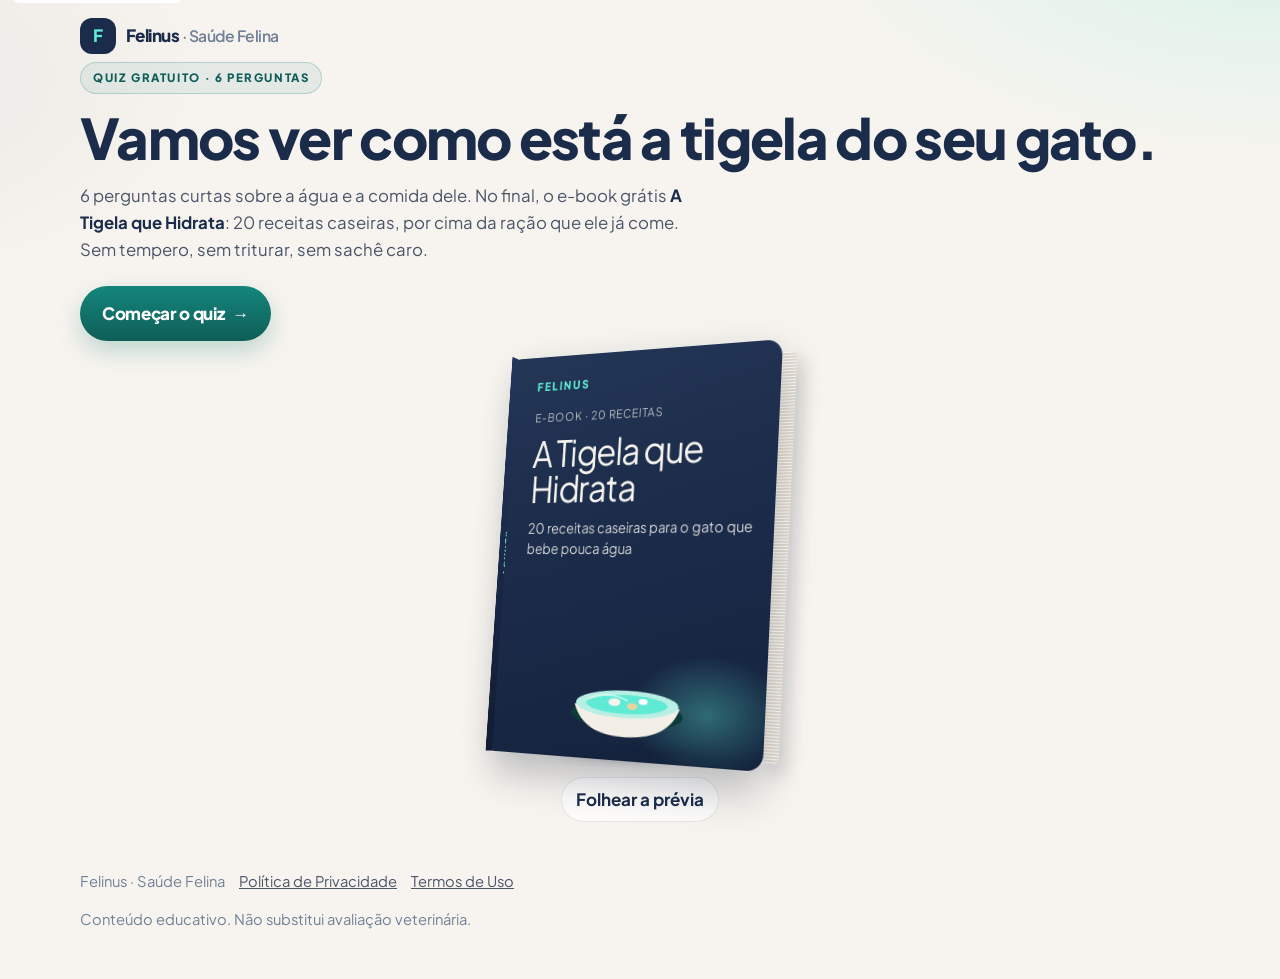
==== quiz.html @ fc6ad555 "Add the Felinus lead-magnet static funnel. Quiz, static capture, and thank-you tripwire pages for Gi" ====
<!DOCTYPE html>
<html lang="pt-BR">
<head>
  <meta charset="utf-8">
  <meta name="viewport" content="width=device-width, initial-scale=1">
  <meta name="theme-color" content="#1B2B4A">
  <title>Quiz · A Tigela que Hidrata | Felinus</title>
  <meta name="description" content="6 perguntas sobre a água e a comida do seu gato. No final, o e-book grátis A Tigela que Hidrata, com 20 receitas caseiras.">
  <link rel="icon" href="favicon.svg" type="image/svg+xml">
  <link rel="preload" href="fonts/plus-jakarta-sans.woff2" as="font" type="font/woff2" crossorigin>
  <link rel="stylesheet" href="css/styles.css">
  <script>document.documentElement.classList.add("js");</script>
  <!--
    Meta Pixel — placeholder. Descomente e troque PIXEL_ID antes de publicar.
    O id também está em js/shared.js (FELINUS_CONFIG.PIXEL_ID).
    Eventos já ligados no JavaScript, quando fbq existir:
    - Lead: no envio do formulário (submitLead)
    - ViewContent + InitiateCheckout: no clique do tripwire
  <script>
    !function(f,b,e,v,n,t,s){if(f.fbq)return;n=f.fbq=function(){n.callMethod?
    n.callMethod.apply(n,arguments):n.queue.push(arguments)};if(!f._fbq)f._fbq=n;
    n.push=n;n.loaded=!0;n.version='2.0';n.queue=[];t=b.createElement(e);t.async=!0;
    t.src=v;s=b.getElementsByTagName(e)[0];s.parentNode.insertBefore(t,s)}(window,
    document,'script','https://connect.facebook.net/en_US/fbevents.js');
    fbq('init', 'PIXEL_ID');
    fbq('track', 'PageView');
  </script>
  <noscript><img height="1" width="1" style="display:none" alt=""
    src="https://www.facebook.com/tr?id=PIXEL_ID&ev=PageView&noscript=1"></noscript>
  -->
</head>
<body>
  <a class="skip" href="#quiz-app">Ir para o conteúdo</a>
  <header class="wrap topbar">
    <p class="brand">
      <span class="brand-mark" aria-hidden="true">F</span>
      <span>Felinus <span class="brand-quiet">· Saúde Felina</span></span>
    </p>
  </header>
  <main id="quiz-app" class="wrap quiz-shell">
    <div class="progress" id="quiz-progress" hidden>
      <div class="progress-top"><span id="progress-label">Pergunta 1 de 6</span></div>
      <div class="progress-track" id="progress-bar" role="progressbar" aria-valuemin="1" aria-valuemax="6" aria-valuenow="1" aria-label="Progresso do quiz">
        <span class="progress-fill" id="progress-fill"></span>
      </div>
    </div>

    <section id="quiz-intro">
      <p class="kicker">Quiz gratuito · 6 perguntas</p>
      <h1>Vamos ver como está a tigela do seu gato.</h1>
      <p class="lede">6 perguntas curtas sobre a água e a comida dele. No final, o e-book grátis <strong>A Tigela que Hidrata</strong>: 20 receitas caseiras, por cima da ração que ele já come. Sem tempero, sem triturar, sem sachê caro.</p>
      <button type="button" class="btn btn-primary btn-inline" id="quiz-start">Começar o quiz <span aria-hidden="true">→</span></button>
      <div class="book-wrap" data-book-preview>
        <div class="book-scene">
          <div class="book" aria-hidden="true">
            <div class="book-spine"><span>Felinus</span></div>
            <div class="book-pages"></div>
            <div class="book-board">
              <div class="book-face cover-face is-on" data-label="Capa">
                <p class="cover-brand">Felinus</p>
                <p class="cover-kicker">E-book · 20 receitas</p>
                <p class="cover-title">A Tigela que Hidrata</p>
                <p class="cover-sub">20 receitas caseiras para o gato que bebe pouca água</p>
                <svg class="bowl-svg" viewBox="0 0 200 110" aria-hidden="true">
                  <ellipse cx="100" cy="78" rx="74" ry="18" fill="#0b3c3a"/>
                  <path d="M30 68c10 26 34 36 70 36s60-10 70-36" fill="#f4efe6"/>
                  <ellipse cx="100" cy="66" rx="68" ry="16" fill="#b7efe4"/>
                  <ellipse cx="100" cy="66" rx="54" ry="11" fill="#5eead4"/>
                  <ellipse cx="84" cy="64" rx="8" ry="4.5" fill="#f7f4ef"/>
                  <ellipse cx="108" cy="68" rx="7" ry="4" fill="#e7d3a1"/>
                  <ellipse cx="122" cy="62" rx="6" ry="3.5" fill="#fff"/>
                  <path d="M48 62c18-8 36-8 54 0" stroke="#fff" stroke-opacity=".55" stroke-width="2" fill="none"/>
                </svg>
              </div>
              <div class="book-face paper" data-label="Regras de ouro">
                <p class="face-kicker">Antes da primeira receita</p>
                <p class="face-title">As 6 regras de ouro</p>
                <p>Zero tempero. Zero sal. Tudo cozido. Comece com 1 colher de chá.</p>
              </div>
              <div class="book-face paper" data-label="Receita 1">
                <p class="face-kicker">Receita 1 · fácil</p>
                <p class="face-title">Caldo Dourado de Coxa de Frango</p>
                <p>A água do cozimento fica. Morna, por cima da ração.</p>
              </div>
              <div class="book-face paper" data-label="Dia 1">
                <p class="face-kicker">Plano de 7 dias</p>
                <p class="face-title">Uma colher. Uma refeição.</p>
                <p>No dia 1, ofereça 1 colher de chá e observe.</p>
              </div>
            </div>
          </div>
        </div>
        <button type="button" class="book-next" aria-label="Folhear a prévia do e-book. Agora: Capa">Folhear a prévia</button>
      </div>
      <noscript>
        <p>O quiz precisa de JavaScript. O mesmo e-book está na <a href="captura.html">página de captura</a>.</p>
      </noscript>
    </section>

    <section id="quiz-questions" hidden></section>

    <section id="quiz-result" hidden>
      <div id="result-copy"></div>
      <ul class="chips" id="result-chips" aria-label="O que você contou"></ul>
      <form id="quiz-form" class="form-card" novalidate>
        <input type="hidden" name="pagina" value="quiz">
        <input type="hidden" name="q_agua" value="">
        <input type="hidden" name="q_racao" value="">
        <input type="hidden" name="q_seletivo" value="">
        <input type="hidden" name="q_idade" value="">
        <input type="hidden" name="q_casa" value="">
        <input type="hidden" name="q_tempo" value="">
        <label class="field">
          <span>Seu primeiro nome</span>
          <input name="nome" type="text" autocomplete="given-name" maxlength="80" placeholder="Como podemos te chamar?" required>
        </label>
        <p class="field-error" id="quiz-err-nome" data-error-for="nome" hidden></p>
        <label class="field">
          <span>Seu melhor e-mail</span>
          <input name="email" type="email" autocomplete="email" inputmode="email" maxlength="120" placeholder="voce@email.com" required>
        </label>
        <p class="field-error" id="quiz-err-email" data-error-for="email" hidden></p>
        <label class="field">
          <span>Nome do seu gato</span>
          <input name="nomeGato" type="text" maxlength="40" placeholder="Opcional" autocomplete="off">
        </label>
        <label class="consent">
          <input name="consent" type="checkbox" value="sim">
          <span>Aceito receber o e-book e conteúdos do Felinus por e-mail. <a href="https://saudefelina.org/privacidade" target="_blank" rel="noopener noreferrer">Política de Privacidade</a></span>
        </label>
        <p class="field-error" id="quiz-err-consent" data-error-for="consent" hidden></p>
        <button class="btn btn-primary" type="submit">Quero as 20 receitas grátis <span aria-hidden="true">→</span></button>
        <p class="micro">Enviamos o e-book para o seu e-mail na hora. Sem spam. Você pode sair da lista com 1 clique.</p>
      </form>
    </section>
  </main>
  <footer class="wrap footer">
    <nav aria-label="Institucional">
      <span>Felinus · Saúde Felina</span>
      <a href="https://saudefelina.org/privacidade" target="_blank" rel="noopener noreferrer">Política de Privacidade</a>
      <a href="https://saudefelina.org/termos" target="_blank" rel="noopener noreferrer">Termos de Uso</a>
    </nav>
    <p>Conteúdo educativo. Não substitui avaliação veterinária.</p>
  </footer>
  <script src="js/shared.js" defer></script>
  <script src="js/quiz.js" defer></script>
</body>
</html>
---- css/styles.css ----
/* Felinus / Saúde Felina
   Tokens lidos de saudefelina.org em 02/10/2026:
   navy #1B2B4A, paper #F7F4EF, teal #0F766E, mint #5EEAD4.
   Fonte: Plus Jakarta Sans, a mesma do site. */

@font-face {
  font-family: "Plus Jakarta Sans";
  font-style: normal;
  font-weight: 400 800;
  font-display: swap;
  src: url("../fonts/plus-jakarta-sans.woff2") format("woff2");
}

:root {
  --navy: #1b2b4a;
  --navy-deep: #121c33;
  --paper: #f7f4ef;
  --paper-2: #efeae4;
  --card: rgba(255, 255, 255, 0.78);
  --ink: #1b2b4a;
  --ink-soft: #4a5568;
  --muted: #718096;
  --teal: #0f766e;
  --teal-deep: #115e59;
  --mint: #5eead4;
  --line: rgba(27, 43, 74, 0.1);
  --danger: #9f2c3a;
  --shadow: 0 1px 2px rgba(27, 43, 74, 0.04), 0 16px 40px rgba(27, 43, 74, 0.08);
  --radius: 28px;
  --ease: cubic-bezier(0.23, 1, 0.32, 1);
  --max: 1120px;
  --font: "Plus Jakarta Sans", "Segoe UI", sans-serif;
}

*,
*::before,
*::after { box-sizing: border-box; }

html { scroll-behavior: smooth; color-scheme: light; }

html, body { overflow-x: clip; }

body {
  margin: 0;
  min-height: 100vh;
  color: var(--ink);
  font-family: var(--font);
  font-size: 17px;
  line-height: 1.6;
  background:
    radial-gradient(900px 480px at 100% -10%, rgba(94, 234, 212, 0.22), transparent 55%),
    radial-gradient(700px 420px at -10% 8%, rgba(27, 43, 74, 0.06), transparent 50%),
    var(--paper);
}

body.has-sticky { padding-bottom: 84px; }

img, svg { max-width: 100%; }

button, input { font: inherit; color: inherit; }

a { color: var(--teal-deep); }

:focus-visible {
  outline: 3px solid var(--teal);
  outline-offset: 3px;
}

::selection { background: var(--teal); color: #fff; }

.skip {
  position: absolute;
  left: 12px;
  top: -40px;
  z-index: 20;
  background: #fff;
  color: var(--navy);
  padding: 8px 12px;
  border-radius: 8px;
}

.skip:focus { top: 12px; }

html:not(.v-b) [data-version="b"] { display: none !important; }
html.v-b [data-version="a"] { display: none !important; }

.wrap {
  width: min(var(--max), calc(100% - 32px));
  margin-inline: auto;
}

.topbar {
  display: flex;
  align-items: center;
  justify-content: space-between;
  gap: 12px;
  padding: 18px 0 8px;
}

.brand {
  display: inline-flex;
  align-items: center;
  gap: 10px;
  margin: 0;
  color: var(--navy);
  font-weight: 800;
  letter-spacing: -0.03em;
  text-decoration: none;
}

.brand-mark {
  display: grid;
  place-items: center;
  width: 36px;
  height: 36px;
  border-radius: 12px;
  background: var(--navy);
  color: var(--mint);
  font-weight: 800;
}

.brand-quiet {
  color: var(--muted);
  font-weight: 600;
  font-size: 0.92em;
}

.kicker {
  display: inline-flex;
  align-items: center;
  gap: 8px;
  margin: 0 0 12px;
  padding: 6px 12px;
  border: 1px solid rgba(15, 118, 110, 0.22);
  border-radius: 999px;
  background: rgba(15, 118, 110, 0.08);
  color: var(--teal-deep);
  font-size: 11.5px;
  font-weight: 800;
  letter-spacing: 0.14em;
  text-transform: uppercase;
}

h1, h2, h3 {
  font-weight: 800;
  letter-spacing: -0.03em;
  line-height: 1.12;
  text-wrap: balance;
}

h1 {
  margin: 0 0 14px;
  font-size: clamp(1.9rem, 7.2vw, 3.5rem);
  color: var(--navy);
}

h2 {
  margin: 0 0 12px;
  font-size: clamp(1.55rem, 4.4vw, 2.35rem);
}

h3 { margin: 0 0 8px; font-size: 1.15rem; }

p { text-wrap: pretty; }

.lede {
  margin: 0 0 22px;
  max-width: 38rem;
  color: var(--ink-soft);
  font-size: 1.05rem;
}

.lede strong { color: var(--navy); }

.btn {
  display: inline-flex;
  align-items: center;
  justify-content: center;
  gap: 8px;
  min-height: 52px;
  padding: 14px 22px;
  border: 0;
  border-radius: 999px;
  text-decoration: none;
  font-weight: 800;
  letter-spacing: -0.02em;
  cursor: pointer;
  transition: transform 180ms var(--ease), box-shadow 180ms var(--ease), background 180ms var(--ease);
}

.btn-primary {
  width: 100%;
  color: #fff;
  background: linear-gradient(180deg, #14867c 0%, #0f5e58 100%);
  box-shadow: 0 10px 24px rgba(15, 118, 110, 0.24);
}

.btn-primary:hover { transform: translateY(-1px); box-shadow: 0 14px 28px rgba(15, 118, 110, 0.28); }
.btn-primary:active { transform: translateY(0) scale(0.99); }
.btn-primary:disabled { opacity: 0.7; cursor: progress; transform: none; }

.btn-ghost {
  background: transparent;
  color: var(--ink-soft);
  border: 1px solid var(--line);
}

.btn-ghost:hover { background: rgba(255, 255, 255, 0.7); }

.btn-inline { width: 100%; }

.marker {
  display: block;
  margin: 10px 0 0;
  padding: 8px 10px;
  border: 1px solid #e7d7a8;
  border-radius: 12px;
  background: #fbf6e8;
  color: #6b5420;
  font-size: 12.5px;
  font-weight: 650;
  line-height: 1.45;
  letter-spacing: 0;
}

.placeholder-chip {
  display: inline-block;
  margin-top: 8px;
  padding: 3px 8px;
  border-radius: 999px;
  background: #fff4d6;
  color: #7a5b12;
  font-family: ui-monospace, SFMono-Regular, Menlo, Consolas, monospace;
  font-size: 12px;
  font-weight: 700;
}

.link-row { display: flex; flex-direction: column; align-items: flex-start; gap: 2px; }

.link-quiet {
  color: var(--teal-deep);
  font-weight: 700;
  text-underline-offset: 3px;
}

.form-card {
  position: relative;
  padding: 18px 16px 16px;
  border: 1px solid rgba(255, 255, 255, 0.85);
  border-radius: 24px;
  background: var(--card);
  box-shadow: var(--shadow);
  backdrop-filter: blur(16px);
}

.field { display: block; margin-bottom: 12px; }

.field span,
.consent span {
  display: block;
  margin-bottom: 6px;
  font-size: 0.92rem;
  font-weight: 700;
  color: var(--navy);
}

.field input {
  width: 100%;
  height: 52px;
  padding: 0 14px;
  border: 1px solid rgba(27, 43, 74, 0.14);
  border-radius: 14px;
  background: #fff;
}

.field input:focus {
  border-color: var(--teal);
  box-shadow: 0 0 0 4px rgba(15, 118, 110, 0.14);
  outline: none;
}

.field-error {
  margin: -4px 0 10px;
  color: var(--danger);
  font-size: 0.92rem;
  font-weight: 700;
}

.consent {
  display: flex;
  gap: 10px;
  align-items: flex-start;
  margin: 4px 0 14px;
  font-size: 0.92rem;
  color: var(--ink-soft);
}

.consent input {
  width: 22px;
  height: 22px;
  margin-top: 2px;
  accent-color: var(--teal-deep);
  flex: none;
}

.consent span { font-weight: 500; color: var(--ink-soft); }

.micro {
  margin: 10px 0 0;
  color: var(--muted);
  font-size: 0.86rem;
}

.form-card.is-shaking { animation: shake 0.42s var(--ease); }

.hero { position: relative; padding: 8px 0 28px; }

.hero-grid { position: relative; z-index: 1; }

.hero-visual { position: relative; margin-top: 28px; }

.blob {
  position: absolute;
  z-index: 0;
  border-radius: 50%;
  pointer-events: none;
  filter: blur(2px);
}

.blob-a {
  width: 180px;
  height: 180px;
  right: -40px;
  top: 20px;
  background: rgba(94, 234, 212, 0.35);
}

.blob-b {
  width: 120px;
  height: 120px;
  left: -30px;
  bottom: 40px;
  background: rgba(27, 43, 74, 0.06);
}

.book-wrap { position: relative; animation: floaty 7s ease-in-out infinite; }

.book-scene {
  position: relative;
  width: min(260px, 78vw);
  height: 360px;
  margin: 8px auto 0;
  perspective: 1400px;
}

.book {
  position: relative;
  width: 100%;
  height: 100%;
  transform-style: preserve-3d;
  transform: rotateY(-28deg) rotateX(7deg);
  transition: transform 280ms var(--ease);
}

.book-spine {
  position: absolute;
  left: 0;
  top: 0;
  bottom: 0;
  width: 28px;
  transform-origin: left center;
  transform: rotateY(-90deg);
  background: linear-gradient(180deg, #24365c, #121c33);
  border-radius: 4px 0 0 4px;
}

.book-spine span {
  position: absolute;
  left: 50%;
  top: 50%;
  transform: translate(-50%, -50%) rotate(180deg);
  writing-mode: vertical-rl;
  color: var(--mint);
  font-size: 11px;
  font-weight: 800;
  letter-spacing: 0.08em;
  white-space: nowrap;
}

.book-pages {
  position: absolute;
  right: -8px;
  top: 8px;
  bottom: 8px;
  width: 16px;
  border-radius: 0 4px 4px 0;
  background: repeating-linear-gradient(#fff 0 1px, #e6ddd0 1px 3px);
  transform: translateZ(-2px);
  box-shadow: 6px 10px 18px rgba(18, 28, 51, 0.18);
}

.book-board {
  position: absolute;
  inset: 0;
  transform: translateZ(16px);
  border-radius: 3px 16px 16px 3px;
  overflow: hidden;
  box-shadow:
    0 18px 40px rgba(18, 28, 51, 0.28),
    inset 0 0 0 1px rgba(255, 255, 255, 0.08);
}

.book-face {
  position: absolute;
  inset: 0;
  padding: 22px 20px 18px 26px;
  opacity: 0;
  transition: opacity 320ms var(--ease);
}

.book-face.is-on { opacity: 1; }

.cover-face {
  display: flex;
  flex-direction: column;
  background:
    radial-gradient(120px 80px at 80% 88%, rgba(94, 234, 212, 0.35), transparent 70%),
    linear-gradient(165deg, #243656 0%, #1b2b4a 46%, #14233d 100%);
  color: #f7f4ef;
}

.cover-brand {
  margin: 0;
  color: var(--mint);
  font-size: 12px;
  font-weight: 800;
  letter-spacing: 0.16em;
  text-transform: uppercase;
}

.cover-kicker {
  margin: 14px 0 0;
  font-size: 12px;
  letter-spacing: 0.08em;
  text-transform: uppercase;
  color: rgba(247, 244, 239, 0.72);
}

.cover-title {
  margin: 10px 0 0;
  font-size: 2rem;
  line-height: 0.98;
  letter-spacing: -0.04em;
}

.cover-sub {
  margin: 12px 0 0;
  color: rgba(247, 244, 239, 0.86);
  font-size: 0.92rem;
  line-height: 1.4;
}

.bowl-svg { margin-top: auto; width: 100%; height: 92px; }

.paper {
  background:
    linear-gradient(180deg, rgba(255, 255, 255, 0.4), transparent 28%),
    #fbf7f1;
  color: var(--navy);
}

.face-kicker {
  margin: 0 0 8px;
  color: var(--teal-deep);
  font-size: 12px;
  font-weight: 800;
  letter-spacing: 0.08em;
  text-transform: uppercase;
}

.face-title {
  margin: 0 0 10px;
  font-size: 1.45rem;
  line-height: 1.15;
}

.paper p:last-child { margin-bottom: 0; color: var(--ink-soft); }

.book-next {
  display: block;
  margin: 18px auto 0;
  min-height: 44px;
  padding: 8px 14px;
  border: 1px solid var(--line);
  border-radius: 999px;
  background: rgba(255, 255, 255, 0.72);
  color: var(--navy);
  font-weight: 700;
  cursor: pointer;
}

.book-scene::after {
  content: "";
  position: absolute;
  left: 18%;
  right: 12%;
  bottom: -8px;
  height: 22px;
  background: radial-gradient(ellipse, rgba(18, 28, 51, 0.28), transparent 70%);
  filter: blur(2px);
  pointer-events: none;
}

.loss-list .plain-item { position: relative; padding-left: 42px; }
.loss-list .plain-item::before {
  content: "×";
  position: absolute;
  left: 16px;
  top: 14px;
  color: var(--danger);
  font-weight: 800;
}

.float-chip {
  display: none;
  position: absolute;
  z-index: 2;
  padding: 8px 12px;
  border-radius: 999px;
  background: rgba(255, 255, 255, 0.8);
  border: 1px solid rgba(255, 255, 255, 0.9);
  box-shadow: var(--shadow);
  color: var(--navy);
  font-size: 13px;
  font-weight: 800;
  backdrop-filter: blur(10px);
  animation: floaty 6s ease-in-out infinite;
}

.chip-a { left: 0; top: 18px; animation-delay: -1.2s; }
.chip-b { right: 0; top: 46%; animation-delay: -2.4s; }
.chip-c { left: 8%; bottom: 36px; animation-delay: -3s; }

.section { padding: 28px 0; }

.section-intro {
  margin: 0 0 18px;
  color: var(--ink-soft);
}

.pain-list, .check-list, .plain-list {
  display: grid;
  gap: 12px;
  margin: 0;
  padding: 0;
  list-style: none;
}

.pain-item, .check-item, .plain-item {
  padding: 16px 16px 16px 18px;
  border: 1px solid var(--line);
  border-radius: 20px;
  background: rgba(255, 255, 255, 0.66);
}

.pain-item { display: grid; grid-template-columns: auto 1fr; gap: 12px; align-items: start; }
.pain-ico { font-size: 1.3rem; line-height: 1.4; }

.check-item { position: relative; padding-left: 46px; }
.check-item::before {
  content: "✓";
  position: absolute;
  left: 14px;
  top: 16px;
  color: var(--teal-deep);
  font-weight: 800;
}

.quotes { display: grid; gap: 14px; }

.quote {
  margin: 0;
  padding: 18px;
  border-radius: 22px;
  background: #fff;
  border: 1px solid var(--line);
  box-shadow: 0 8px 24px rgba(27, 43, 74, 0.04);
}

.quote p { margin: 0 0 12px; }

.quote footer { color: var(--ink-soft); font-size: 0.92rem; font-weight: 700; }

.proof-line {
  display: flex;
  flex-wrap: wrap;
  gap: 8px 14px;
  margin: 0 0 14px;
  color: var(--navy);
  font-weight: 800;
}

.about {
  padding: 8px 0 12px;
  color: var(--ink-soft);
}

.faq-list { display: grid; gap: 10px; }

.faq-item {
  border: 1px solid var(--line);
  border-radius: 18px;
  background: rgba(255, 255, 255, 0.7);
  overflow: hidden;
}

.faq-q {
  width: 100%;
  display: flex;
  justify-content: space-between;
  gap: 12px;
  padding: 16px;
  border: 0;
  background: transparent;
  text-align: left;
  font-weight: 800;
  cursor: pointer;
}

.faq-q span[aria-hidden] {
  color: var(--teal);
  transition: transform 200ms var(--ease);
}

.faq-item.is-open .faq-q span[aria-hidden] { transform: rotate(45deg); }

.faq-a { margin: 0; padding: 0 16px 16px; color: var(--ink-soft); }

.band {
  margin: 10px 0 28px;
  padding: 28px 20px;
  border-radius: 28px;
  background:
    radial-gradient(400px 160px at 100% 0%, rgba(94, 234, 212, 0.2), transparent 60%),
    var(--navy);
  color: #f7f4ef;
}

.band h2 { color: #f7f4ef; }
.band .btn-primary { background: linear-gradient(180deg, #2dd4bf, #0f766e); color: #082f2c; }

.variants, .review-note {
  margin: 8px 0 24px;
  padding: 16px;
  border-radius: 20px;
  background: rgba(255, 255, 255, 0.45);
  border: 1px dashed rgba(122, 91, 18, 0.35);
}

.variants h2, .review-note h2 { font-size: 1.15rem; }

.footer {
  padding: 12px 0 32px;
  color: var(--muted);
  font-size: 0.92rem;
}

.footer nav { display: flex; flex-wrap: wrap; gap: 8px 14px; margin-bottom: 8px; }

.footer a { color: var(--ink-soft); }

.sticky-cta {
  position: fixed;
  left: 0;
  right: 0;
  bottom: 0;
  z-index: 15;
  padding: 10px 16px calc(10px + env(safe-area-inset-bottom));
  background: rgba(247, 244, 239, 0.92);
  border-top: 1px solid var(--line);
  backdrop-filter: blur(12px);
}

.sticky-cta .btn { width: 100%; }

/* Quiz */
.quiz-shell { padding-bottom: 36px; }

.quiz-panel h2 { font-size: clamp(1.45rem, 5vw, 2rem); }

.quiz-kicker, .quiz-hint { color: var(--muted); }

.progress { margin: 8px 0 16px; }

.progress-top {
  display: flex;
  justify-content: space-between;
  margin-bottom: 8px;
  color: var(--teal-deep);
  font-size: 0.86rem;
  font-weight: 800;
}

.progress-track {
  height: 8px;
  border-radius: 99px;
  background: rgba(27, 43, 74, 0.08);
  overflow: hidden;
}

.progress-fill {
  display: block;
  height: 100%;
  width: 0;
  border-radius: inherit;
  background: linear-gradient(90deg, #14b8a6, #0f766e);
  transition: width 420ms var(--ease);
}

.options { display: grid; gap: 10px; margin: 16px 0; }

.option {
  display: flex;
  gap: 12px;
  align-items: flex-start;
  padding: 14px;
  border: 1px solid var(--line);
  border-radius: 18px;
  background: rgba(255, 255, 255, 0.8);
  cursor: pointer;
  transition: border-color 160ms var(--ease), transform 160ms var(--ease), background 160ms var(--ease);
}

.option input { width: 20px; height: 20px; margin-top: 2px; accent-color: var(--teal-deep); flex: none; }
.option-label { display: block; font-weight: 800; color: var(--navy); }
.option-detail { display: block; color: var(--ink-soft); font-size: 0.92rem; }
.option:hover { transform: translateY(-1px); }
.option:has(input:checked) {
  border-color: var(--teal);
  background: rgba(15, 118, 110, 0.08);
  box-shadow: 0 8px 20px rgba(15, 118, 110, 0.08);
}
.option:has(input:focus-visible) { outline: 3px solid var(--teal); outline-offset: 2px; }

.quiz-nav { display: grid; gap: 10px; }
.quiz-nav .btn-ghost { order: 2; }
.quiz-nav .btn-primary { order: 1; }

.result-offer { color: var(--navy); font-weight: 650; }

.chips {
  display: flex;
  flex-wrap: wrap;
  gap: 8px;
  margin: 0 0 16px;
  padding: 0;
  list-style: none;
}

.chips li {
  padding: 6px 10px;
  border-radius: 999px;
  background: rgba(15, 118, 110, 0.1);
  color: var(--teal-deep);
  font-size: 0.82rem;
  font-weight: 800;
}

/* Obrigado */
.steps {
  display: grid;
  gap: 8px;
  margin: 8px 0 18px;
  padding: 0;
  list-style: none;
}

.steps li {
  display: flex;
  gap: 8px;
  align-items: flex-start;
  padding: 10px 12px;
  border-radius: 14px;
  background: rgba(255, 255, 255, 0.7);
  border: 1px solid var(--line);
  font-weight: 700;
  font-size: 0.92rem;
}

.steps .is-done { color: var(--teal-deep); }
.steps .is-now {
  background: var(--navy);
  color: #f7f4ef;
  border-color: transparent;
}

.confirm h1 { font-size: clamp(1.7rem, 6vw, 2.6rem); }

.clock {
  display: grid;
  grid-template-columns: repeat(3, 1fr);
  gap: 8px;
  margin: 12px 0;
}

.clock span {
  display: grid;
  justify-items: center;
  padding: 12px 4px;
  border-radius: 16px;
  background: #fff;
  border: 1px solid var(--line);
}

.clock b {
  font-size: clamp(1.8rem, 7vw, 2.6rem);
  font-variant-numeric: tabular-nums;
  letter-spacing: -0.04em;
  line-height: 1;
}

.clock small {
  color: var(--muted);
  font-size: 0.75rem;
  font-weight: 700;
  letter-spacing: 0.08em;
  text-transform: uppercase;
}

.video-frame {
  display: grid;
  place-items: center;
  min-height: 180px;
  padding: 20px;
  border-radius: 22px;
  background:
    linear-gradient(180deg, rgba(27, 43, 74, 0.04), rgba(27, 43, 74, 0.12)),
    #fff;
  border: 1px solid var(--line);
  text-align: center;
}

.compare, .cost-table {
  width: 100%;
  border-collapse: collapse;
  overflow: hidden;
  border-radius: 18px;
  background: #fff;
}

.compare th, .compare td, .cost-table th, .cost-table td {
  padding: 12px;
  border-bottom: 1px solid var(--line);
  text-align: left;
  vertical-align: top;
  font-size: 0.92rem;
}

.compare th, .cost-table th { background: rgba(15, 118, 110, 0.08); }

.table-scroll { overflow-x: auto; border-radius: 18px; border: 1px solid var(--line); }

.offer-card {
  margin-top: 8px;
  padding: 22px 18px;
  border-radius: 28px;
  background: #fff;
  border: 1px solid rgba(15, 118, 110, 0.16);
  box-shadow: var(--shadow);
  text-align: center;
}

.offer-card .plain-list { text-align: left; margin: 14px 0; }
.offer-card .btn { margin-top: 8px; }

.price {
  display: flex;
  justify-content: center;
  align-items: baseline;
  gap: 10px;
  margin: 8px 0;
  flex-wrap: wrap;
}

.price s {
  color: var(--muted);
  font-size: 1.2rem;
  text-decoration-color: #d94452;
  text-decoration-thickness: 2px;
}

.price strong {
  color: var(--teal-deep);
  font-size: clamp(2.6rem, 10vw, 4rem);
  letter-spacing: -0.05em;
  line-height: 0.9;
}

.decline { text-align: center; margin: 18px 0; }
.decline a { color: var(--muted); font-weight: 700; }

.guarantee {
  margin: 14px 0 0;
  padding: 14px;
  border-radius: 16px;
  background: rgba(15, 118, 110, 0.06);
  text-align: left;
}

.loss-list li::marker { color: var(--danger); }

/* Hub */
.hub-grid { display: grid; gap: 12px; }

.hub-card {
  display: block;
  padding: 18px;
  border-radius: 22px;
  background: rgba(255, 255, 255, 0.78);
  border: 1px solid var(--line);
  text-decoration: none;
  color: inherit;
  box-shadow: 0 8px 20px rgba(27, 43, 74, 0.04);
  transition: transform 180ms var(--ease);
}

.hub-card:hover { transform: translateY(-2px); }
.hub-card strong { display: block; margin-bottom: 4px; font-size: 1.15rem; }
.hub-card span { color: var(--ink-soft); }

.checklist { margin: 0; padding-left: 0; list-style: none; display: grid; gap: 8px; }

.live-notice {
  position: fixed;
  left: 16px;
  right: 16px;
  bottom: 16px;
  z-index: 30;
  padding: 12px 14px;
  border-radius: 14px;
  background: var(--navy);
  color: #fff;
  opacity: 0;
  transform: translateY(8px);
  pointer-events: none;
  transition: opacity 200ms var(--ease), transform 200ms var(--ease);
}

.live-notice.is-on { opacity: 1; transform: none; }

html.js .reveal:not(.is-in) {
  opacity: 0;
  transform: translateY(18px);
}

html.js .reveal { transition: opacity 700ms var(--ease), transform 700ms var(--ease); }
.reveal.is-in { opacity: 1; transform: none; }

@keyframes floaty {
  0%, 100% { transform: translateY(0); }
  50% { transform: translateY(-10px); }
}

@keyframes shake {
  0%, 100% { transform: translateX(0); }
  25% { transform: translateX(-4px); }
  75% { transform: translateX(4px); }
}

@keyframes rise {
  from { opacity: 0; transform: translateY(10px); }
  to { opacity: 1; transform: none; }
}

.quiz-panel { animation: rise 0.45s var(--ease) both; }

@media (min-width: 720px) {
  .pain-list { grid-template-columns: 1fr 1fr; }
  .pain-list .pain-item:last-child { grid-column: 1 / -1; }
  .quotes { grid-template-columns: 1fr 1fr 1fr; }
  .btn-inline { width: auto; }
  .quiz-nav { grid-template-columns: auto 1fr; }
  .quiz-nav .btn-ghost, .quiz-nav .btn-primary { order: initial; }
  .steps { grid-template-columns: repeat(3, 1fr); }
  .hub-grid { grid-template-columns: 1fr 1fr; }
}

@media (min-width: 960px) {
  .hero-grid {
    display: grid;
    grid-template-columns: minmax(0, 1.15fr) minmax(280px, 0.85fr);
    gap: 36px;
    align-items: center;
  }
  .hero-visual { margin-top: 0; }
  .float-chip { display: block; }
  .book-scene { width: 300px; height: 410px; }
  .cover-title { font-size: 2.35rem; }
  .check-list { grid-template-columns: 1fr 1fr; }
  .form-card { padding: 22px; }
  .sticky-cta { display: none; }
  body.has-sticky { padding-bottom: 0; }
}

@media (prefers-reduced-motion: reduce) {
  html { scroll-behavior: auto; }
  *, *::before, *::after {
    animation: none !important;
    transition: none !important;
  }
  html.js .reveal:not(.is-in),
  .reveal { opacity: 1; transform: none; }
  .book { transform: rotateY(-18deg) rotateX(4deg); }
}
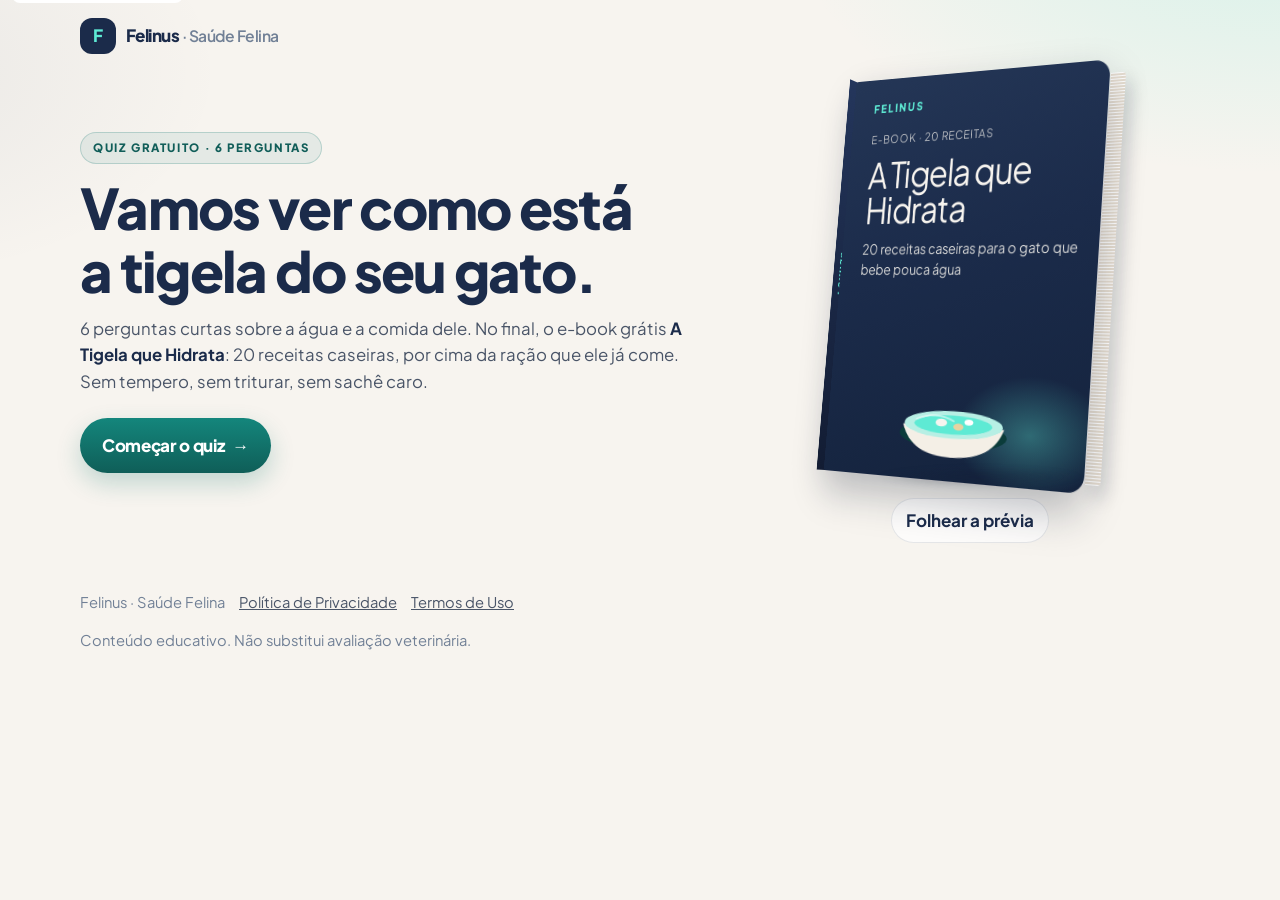
==== commit 33915d77: "Keep the capture form on the first screen and the e-book in 3D. Pull the mobile and desktop forms up" ====
--- a/quiz.html
+++ b/quiz.html
@@ -45,12 +45,15 @@
       </div>
     </div>
 
-    <section id="quiz-intro">
-      <p class="kicker">Quiz gratuito · 6 perguntas</p>
-      <h1>Vamos ver como está a tigela do seu gato.</h1>
-      <p class="lede">6 perguntas curtas sobre a água e a comida dele. No final, o e-book grátis <strong>A Tigela que Hidrata</strong>: 20 receitas caseiras, por cima da ração que ele já come. Sem tempero, sem triturar, sem sachê caro.</p>
-      <button type="button" class="btn btn-primary btn-inline" id="quiz-start">Começar o quiz <span aria-hidden="true">→</span></button>
-      <div class="book-wrap" data-book-preview>
+    <section id="quiz-intro" class="hero-grid">
+      <div>
+        <p class="kicker">Quiz gratuito · 6 perguntas</p>
+        <h1>Vamos ver como está a tigela do seu gato.</h1>
+        <p class="lede">6 perguntas curtas sobre a água e a comida dele. No final, o e-book grátis <strong>A Tigela que Hidrata</strong>: 20 receitas caseiras, por cima da ração que ele já come. Sem tempero, sem triturar, sem sachê caro.</p>
+        <button type="button" class="btn btn-primary btn-inline" id="quiz-start">Começar o quiz <span aria-hidden="true">→</span></button>
+      </div>
+      <div class="hero-visual" data-book-preview>
+        <div class="book-wrap">
         <div class="book-scene">
           <div class="book" aria-hidden="true">
             <div class="book-spine"><span>Felinus</span></div>
@@ -89,6 +92,7 @@
               </div>
             </div>
           </div>
+        </div>
         </div>
         <button type="button" class="book-next" aria-label="Folhear a prévia do e-book. Agora: Capa">Folhear a prévia</button>
       </div>
--- a/css/styles.css
+++ b/css/styles.css
@@ -38,8 +38,6 @@
 
 html { scroll-behavior: smooth; color-scheme: light; }
 
-html, body { overflow-x: clip; }
-
 body {
   margin: 0;
   min-height: 100vh;
@@ -330,7 +328,7 @@
 .blob-a {
   width: 180px;
   height: 180px;
-  right: -40px;
+  right: 0;
   top: 20px;
   background: rgba(94, 234, 212, 0.35);
 }
@@ -338,7 +336,7 @@
 .blob-b {
   width: 120px;
   height: 120px;
-  left: -30px;
+  left: 0;
   bottom: 40px;
   background: rgba(27, 43, 74, 0.06);
 }
@@ -358,7 +356,7 @@
   width: 100%;
   height: 100%;
   transform-style: preserve-3d;
-  transform: rotateY(-28deg) rotateX(7deg);
+  transform: rotateY(-16deg) rotateX(6deg);
   transition: transform 280ms var(--ease);
 }
 
@@ -974,6 +972,19 @@
 
 .quiz-panel { animation: rise 0.45s var(--ease) both; }
 
+@media (max-width: 719px) {
+  .topbar { padding-top: 10px; }
+  h1 { font-size: 1.72rem; margin-bottom: 8px; }
+  .lede { margin-bottom: 12px; font-size: 1rem; }
+  .field { margin-bottom: 8px; }
+  .field input { height: 48px; }
+  .form-card { padding: 14px 14px 12px; }
+  .book-scene { width: 220px; height: 308px; }
+  .cover-title { font-size: 1.45rem; }
+  .cover-sub { font-size: 0.8rem; }
+  .bowl-svg { height: 72px; }
+}
+
 @media (min-width: 720px) {
   .pain-list { grid-template-columns: 1fr 1fr; }
   .pain-list .pain-item:last-child { grid-column: 1 / -1; }
@@ -995,6 +1006,11 @@
   .hero-visual { margin-top: 0; }
   .float-chip { display: block; }
   .book-scene { width: 300px; height: 410px; }
+  .book { transform: rotateY(-32deg) rotateX(8deg); }
+  .hero h1 { font-size: 2.45rem; }
+  .hero .lede { margin-bottom: 14px; }
+  .hero .field { margin-bottom: 8px; }
+  .hero .field input { height: 48px; }
   .cover-title { font-size: 2.35rem; }
   .check-list { grid-template-columns: 1fr 1fr; }
   .form-card { padding: 22px; }
